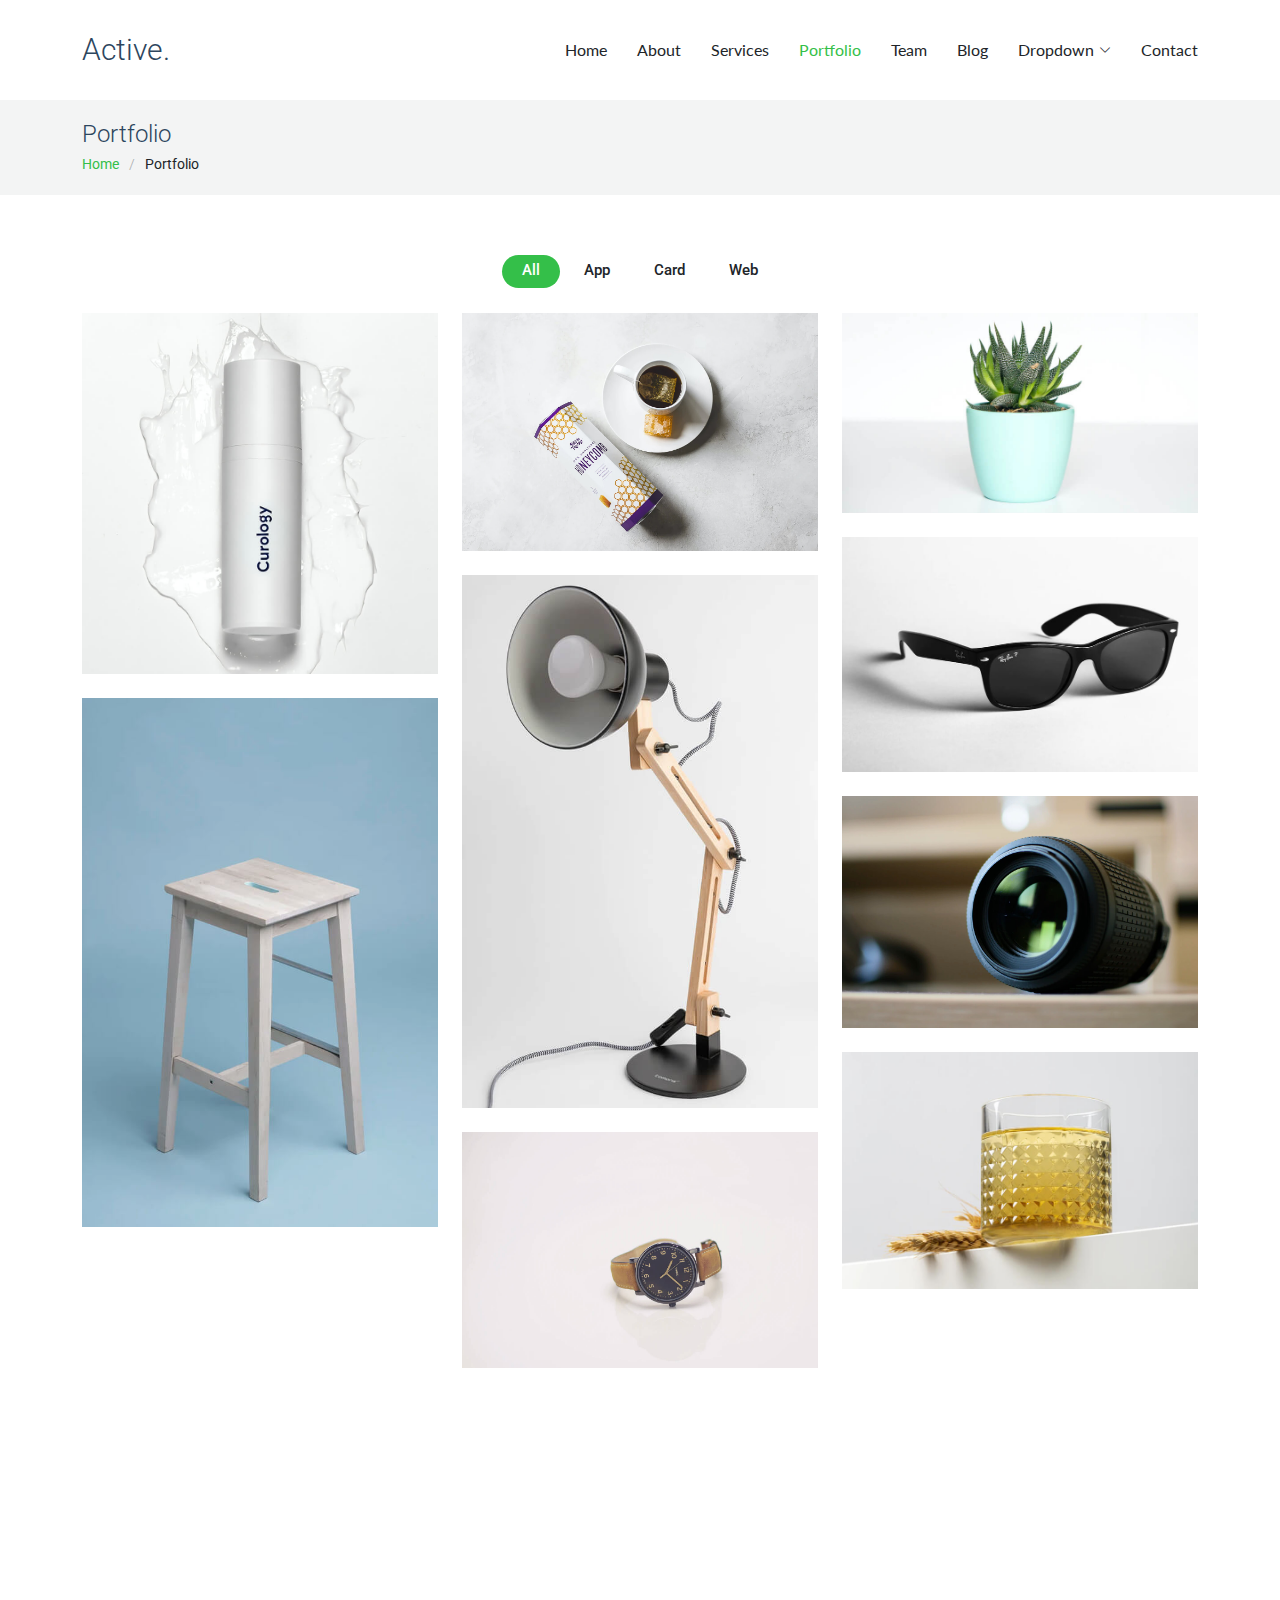
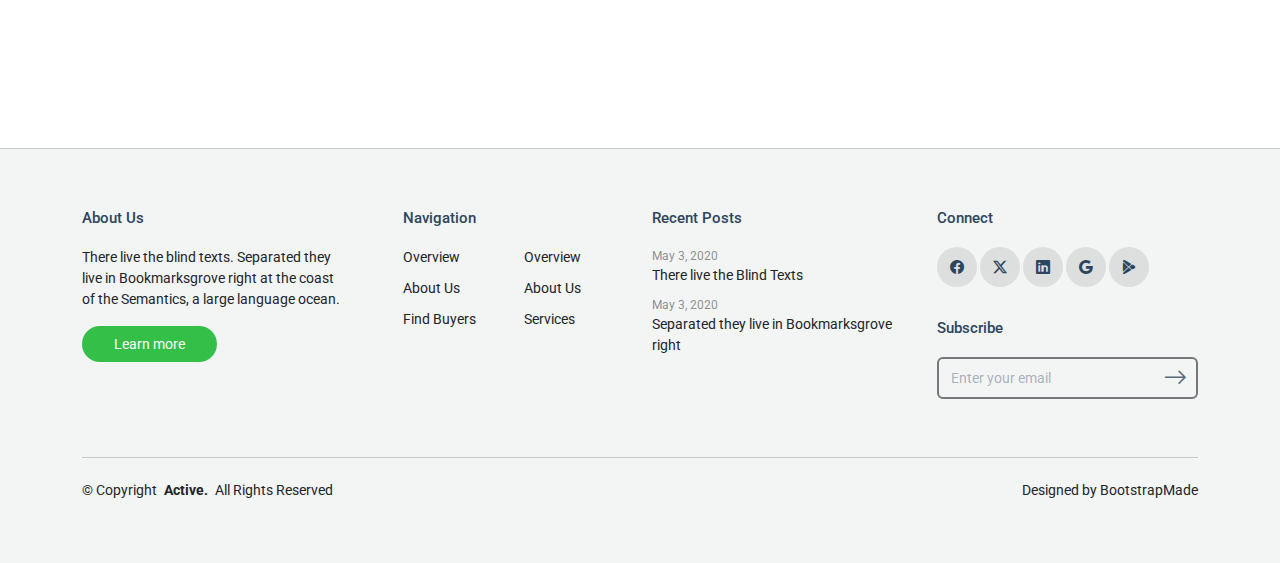
==== src/portfolio.html @ 27a2338c "Base template design" ====
<!DOCTYPE html>
<html lang="en">

<head>
  <meta charset="utf-8">
  <meta content="width=device-width, initial-scale=1.0" name="viewport">
  <title>Portfolio - Active Bootstrap Template</title>
  <meta name="description" content="">
  <meta name="keywords" content="">

  <!-- Favicons -->
  <link href="assets/img/favicon.png" rel="icon">
  <link href="assets/img/apple-touch-icon.png" rel="apple-touch-icon">

  <!-- Fonts -->
  <link href="https://fonts.googleapis.com" rel="preconnect">
  <link href="https://fonts.gstatic.com" rel="preconnect" crossorigin>
  <link href="https://fonts.googleapis.com/css2?family=Roboto:ital,wght@0,100;0,300;0,400;0,500;0,700;0,900;1,100;1,300;1,400;1,500;1,700;1,900&family=Lato:ital,wght@0,100;0,300;0,400;0,700;0,900;1,100;1,300;1,400;1,700;1,900&display=swap" rel="stylesheet">

  <!-- Vendor CSS Files -->
  <link href="assets/vendor/bootstrap/css/bootstrap.min.css" rel="stylesheet">
  <link href="assets/vendor/bootstrap-icons/bootstrap-icons.css" rel="stylesheet">
  <link href="assets/vendor/aos/aos.css" rel="stylesheet">
  <link href="assets/vendor/swiper/swiper-bundle.min.css" rel="stylesheet">
  <link href="assets/vendor/glightbox/css/glightbox.min.css" rel="stylesheet">

  <!-- Main CSS File -->
  <link href="assets/css/main.css" rel="stylesheet">

  <!-- =======================================================
  * Template Name: Active
  * Template URL: https://bootstrapmade.com/active-bootstrap-website-template/
  * Updated: Aug 07 2024 with Bootstrap v5.3.3
  * Author: BootstrapMade.com
  * License: https://bootstrapmade.com/license/
  ======================================================== -->
</head>

<body class="portfolio-page">

  <header id="header" class="header d-flex align-items-center sticky-top">
    <div class="container-fluid container-xl position-relative d-flex align-items-center justify-content-between">

      <a href="index.html" class="logo d-flex align-items-center">
        <!-- Uncomment the line below if you also wish to use an image logo -->
        <!-- <img src="assets/img/logo.png" alt=""> -->
        <h1 class="sitename">Active.</h1>
      </a>

      <nav id="navmenu" class="navmenu">
        <ul>
          <li><a href="index.html">Home</a></li>
          <li><a href="about.html">About</a></li>
          <li><a href="services.html">Services</a></li>
          <li><a href="portfolio.html" class="active">Portfolio</a></li>
          <li><a href="team.html">Team</a></li>
          <li><a href="blog.html">Blog</a></li>
          <li class="dropdown"><a href="#"><span>Dropdown</span> <i class="bi bi-chevron-down toggle-dropdown"></i></a>
            <ul>
              <li><a href="#">Dropdown 1</a></li>
              <li class="dropdown"><a href="#"><span>Deep Dropdown</span> <i class="bi bi-chevron-down toggle-dropdown"></i></a>
                <ul>
                  <li><a href="#">Deep Dropdown 1</a></li>
                  <li><a href="#">Deep Dropdown 2</a></li>
                  <li><a href="#">Deep Dropdown 3</a></li>
                  <li><a href="#">Deep Dropdown 4</a></li>
                  <li><a href="#">Deep Dropdown 5</a></li>
                </ul>
              </li>
              <li><a href="#">Dropdown 2</a></li>
              <li><a href="#">Dropdown 3</a></li>
              <li><a href="#">Dropdown 4</a></li>
            </ul>
          </li>
          <li><a href="contact.html">Contact</a></li>
        </ul>
        <i class="mobile-nav-toggle d-xl-none bi bi-list"></i>
      </nav>

    </div>
  </header>

  <main class="main">

    <!-- Page Title -->
    <div class="page-title light-background">
      <div class="container">
        <h1>Portfolio</h1>
        <nav class="breadcrumbs">
          <ol>
            <li><a href="index.html">Home</a></li>
            <li class="current">Portfolio</li>
          </ol>
        </nav>
      </div>
    </div><!-- End Page Title -->

    <!-- Portfolio Section -->
    <section id="portfolio" class="portfolio section">

      <div class="container">

        <div class="isotope-layout" data-default-filter="*" data-layout="masonry" data-sort="original-order">

          <ul class="portfolio-filters isotope-filters" data-aos="fade-up" data-aos-delay="100">
            <li data-filter="*" class="filter-active">All</li>
            <li data-filter=".filter-app">App</li>
            <li data-filter=".filter-product">Card</li>
            <li data-filter=".filter-branding">Web</li>
          </ul><!-- End Portfolio Filters -->

          <div class="row gy-4 isotope-container" data-aos="fade-up" data-aos-delay="200">

            <div class="col-lg-4 col-md-6 portfolio-item isotope-item filter-app">
              <img src="assets/img/masonry-portfolio/masonry-portfolio-1.jpg" class="img-fluid" alt="">
              <div class="portfolio-info">
                <h4>App 1</h4>
                <p>Lorem ipsum, dolor sit</p>
                <a href="assets/img/masonry-portfolio/masonry-portfolio-1.jpg" title="App 1" data-gallery="portfolio-gallery-app" class="glightbox preview-link"><i class="bi bi-zoom-in"></i></a>
                <a href="portfolio-details.html" title="More Details" class="details-link"><i class="bi bi-link-45deg"></i></a>
              </div>
            </div><!-- End Portfolio Item -->

            <div class="col-lg-4 col-md-6 portfolio-item isotope-item filter-product">
              <img src="assets/img/masonry-portfolio/masonry-portfolio-2.jpg" class="img-fluid" alt="">
              <div class="portfolio-info">
                <h4>Product 1</h4>
                <p>Lorem ipsum, dolor sit</p>
                <a href="assets/img/masonry-portfolio/masonry-portfolio-2.jpg" title="Product 1" data-gallery="portfolio-gallery-product" class="glightbox preview-link"><i class="bi bi-zoom-in"></i></a>
                <a href="portfolio-details.html" title="More Details" class="details-link"><i class="bi bi-link-45deg"></i></a>
              </div>
            </div><!-- End Portfolio Item -->

            <div class="col-lg-4 col-md-6 portfolio-item isotope-item filter-branding">
              <img src="assets/img/masonry-portfolio/masonry-portfolio-3.jpg" class="img-fluid" alt="">
              <div class="portfolio-info">
                <h4>Branding 1</h4>
                <p>Lorem ipsum, dolor sit</p>
                <a href="assets/img/masonry-portfolio/masonry-portfolio-3.jpg" title="Branding 1" data-gallery="portfolio-gallery-branding" class="glightbox preview-link"><i class="bi bi-zoom-in"></i></a>
                <a href="portfolio-details.html" title="More Details" class="details-link"><i class="bi bi-link-45deg"></i></a>
              </div>
            </div><!-- End Portfolio Item -->

            <div class="col-lg-4 col-md-6 portfolio-item isotope-item filter-app">
              <img src="assets/img/masonry-portfolio/masonry-portfolio-4.jpg" class="img-fluid" alt="">
              <div class="portfolio-info">
                <h4>App 2</h4>
                <p>Lorem ipsum, dolor sit</p>
                <a href="assets/img/masonry-portfolio/masonry-portfolio-4.jpg" title="App 2" data-gallery="portfolio-gallery-app" class="glightbox preview-link"><i class="bi bi-zoom-in"></i></a>
                <a href="portfolio-details.html" title="More Details" class="details-link"><i class="bi bi-link-45deg"></i></a>
              </div>
            </div><!-- End Portfolio Item -->

            <div class="col-lg-4 col-md-6 portfolio-item isotope-item filter-product">
              <img src="assets/img/masonry-portfolio/masonry-portfolio-5.jpg" class="img-fluid" alt="">
              <div class="portfolio-info">
                <h4>Product 2</h4>
                <p>Lorem ipsum, dolor sit</p>
                <a href="assets/img/masonry-portfolio/masonry-portfolio-5.jpg" title="Product 2" data-gallery="portfolio-gallery-product" class="glightbox preview-link"><i class="bi bi-zoom-in"></i></a>
                <a href="portfolio-details.html" title="More Details" class="details-link"><i class="bi bi-link-45deg"></i></a>
              </div>
            </div><!-- End Portfolio Item -->

            <div class="col-lg-4 col-md-6 portfolio-item isotope-item filter-branding">
              <img src="assets/img/masonry-portfolio/masonry-portfolio-6.jpg" class="img-fluid" alt="">
              <div class="portfolio-info">
                <h4>Branding 2</h4>
                <p>Lorem ipsum, dolor sit</p>
                <a href="assets/img/masonry-portfolio/masonry-portfolio-6.jpg" title="Branding 2" data-gallery="portfolio-gallery-branding" class="glightbox preview-link"><i class="bi bi-zoom-in"></i></a>
                <a href="portfolio-details.html" title="More Details" class="details-link"><i class="bi bi-link-45deg"></i></a>
              </div>
            </div><!-- End Portfolio Item -->

            <div class="col-lg-4 col-md-6 portfolio-item isotope-item filter-app">
              <img src="assets/img/masonry-portfolio/masonry-portfolio-7.jpg" class="img-fluid" alt="">
              <div class="portfolio-info">
                <h4>App 3</h4>
                <p>Lorem ipsum, dolor sit</p>
                <a href="assets/img/masonry-portfolio/masonry-portfolio-7.jpg" title="App 3" data-gallery="portfolio-gallery-app" class="glightbox preview-link"><i class="bi bi-zoom-in"></i></a>
                <a href="portfolio-details.html" title="More Details" class="details-link"><i class="bi bi-link-45deg"></i></a>
              </div>
            </div><!-- End Portfolio Item -->

            <div class="col-lg-4 col-md-6 portfolio-item isotope-item filter-product">
              <img src="assets/img/masonry-portfolio/masonry-portfolio-8.jpg" class="img-fluid" alt="">
              <div class="portfolio-info">
                <h4>Product 3</h4>
                <p>Lorem ipsum, dolor sit</p>
                <a href="assets/img/masonry-portfolio/masonry-portfolio-8.jpg" title="Product 3" data-gallery="portfolio-gallery-product" class="glightbox preview-link"><i class="bi bi-zoom-in"></i></a>
                <a href="portfolio-details.html" title="More Details" class="details-link"><i class="bi bi-link-45deg"></i></a>
              </div>
            </div><!-- End Portfolio Item -->

            <div class="col-lg-4 col-md-6 portfolio-item isotope-item filter-branding">
              <img src="assets/img/masonry-portfolio/masonry-portfolio-9.jpg" class="img-fluid" alt="">
              <div class="portfolio-info">
                <h4>Branding 3</h4>
                <p>Lorem ipsum, dolor sit</p>
                <a href="assets/img/masonry-portfolio/masonry-portfolio-9.jpg" title="Branding 2" data-gallery="portfolio-gallery-branding" class="glightbox preview-link"><i class="bi bi-zoom-in"></i></a>
                <a href="portfolio-details.html" title="More Details" class="details-link"><i class="bi bi-link-45deg"></i></a>
              </div>
            </div><!-- End Portfolio Item -->

          </div><!-- End Portfolio Container -->

        </div>

      </div>

    </section><!-- /Portfolio Section -->

    <!-- Testimonials Section -->
    <section id="testimonials" class="testimonials section">

      <div class="container" data-aos="fade-up">
        <div class="row justify-content-center">
          <div class="col-lg-7">
            <div class="swiper init-swiper">
              <script type="application/json" class="swiper-config">
                {
                  "loop": true,
                  "speed": 600,
                  "autoplay": {
                    "delay": 5000
                  },
                  "slidesPerView": "auto",
                  "pagination": {
                    "el": ".swiper-pagination",
                    "type": "bullets",
                    "clickable": true
                  },
                  "breakpoints": {
                    "320": {
                      "slidesPerView": 1,
                      "spaceBetween": 40
                    },
                    "1200": {
                      "slidesPerView": 1,
                      "spaceBetween": 1
                    }
                  }
                }
              </script>
              <div class="swiper-wrapper">
                <div class="swiper-slide">
                  <div class="testimonial mx-auto">
                    <figure class="img-wrap">
                      <img src="assets/img/testimonials/testimonials-1.jpg" alt="Image" class="img-fluid">
                    </figure>
                    <h3 class="name">Adam Aderson</h3>
                    <blockquote>
                      <p>
                        “There live the blind texts. Separated they live in
                        Bookmarksgrove right at the coast of the Semantics, a large
                        language ocean.”
                      </p>
                    </blockquote>
                  </div>
                </div>
                <div class="swiper-slide">
                  <div class="testimonial mx-auto">
                    <figure class="img-wrap">
                      <img src="assets/img/testimonials/testimonials-2.jpg" alt="Image" class="img-fluid">
                    </figure>
                    <h3 class="name">Lukas Devlin</h3>
                    <blockquote>
                      <p>
                        “There live the blind texts. Separated they live in
                        Bookmarksgrove right at the coast of the Semantics, a large
                        language ocean.”
                      </p>
                    </blockquote>
                  </div>
                </div>
                <div class="swiper-slide">
                  <div class="testimonial mx-auto">
                    <figure class="img-wrap">
                      <img src="assets/img/testimonials/testimonials-3.jpg" alt="Image" class="img-fluid">
                    </figure>
                    <h3 class="name">Kayla Bryant</h3>
                    <blockquote>
                      <p>
                        “There live the blind texts. Separated they live in
                        Bookmarksgrove right at the coast of the Semantics, a large
                        language ocean.”
                      </p>
                    </blockquote>
                  </div>
                </div>
              </div>
              <div class="swiper-pagination"></div>
            </div>
          </div>
        </div>
      </div>
    </section><!-- /Testimonials Section -->

  </main>

  <footer id="footer" class="footer light-background">
    <div class="container">
      <div class="row g-4">
        <div class="col-md-6 col-lg-3 mb-3 mb-md-0">
          <div class="widget">
            <h3 class="widget-heading">About Us</h3>
            <p class="mb-4">
              There live the blind texts. Separated they live in Bookmarksgrove
              right at the coast of the Semantics, a large language ocean.
            </p>
            <p class="mb-0">
              <a href="#" class="btn-learn-more">Learn more</a>
            </p>
          </div>
        </div>
        <div class="col-md-6 col-lg-3 ps-lg-5 mb-3 mb-md-0">
          <div class="widget">
            <h3 class="widget-heading">Navigation</h3>
            <ul class="list-unstyled float-start me-5">
              <li><a href="#">Overview</a></li>
              <li><a href="#">About Us</a></li>
              <li><a href="#">Find Buyers</a></li>
            </ul>
            <ul class="list-unstyled float-start">
              <li><a href="#">Overview</a></li>
              <li><a href="#">About Us</a></li>
              <li><a href="#">Services</a></li>
            </ul>
          </div>
        </div>
        <div class="col-md-6 col-lg-3 pl-lg-5">
          <div class="widget">
            <h3 class="widget-heading">Recent Posts</h3>
            <ul class="list-unstyled footer-blog-entry">
              <li>
                <span class="d-block date">May 3, 2020</span>
                <a href="#">There live the Blind Texts</a>
              </li>
              <li>
                <span class="d-block date">May 3, 2020</span>
                <a href="#">Separated they live in Bookmarksgrove right</a>
              </li>
            </ul>
          </div>
        </div>
        <div class="col-md-6 col-lg-3 pl-lg-5">
          <div class="widget">
            <h3 class="widget-heading">Connect</h3>
            <ul class="list-unstyled social-icons light mb-3">
              <li>
                <a href="#"><span class="bi bi-facebook"></span></a>
              </li>
              <li>
                <a href="#"><span class="bi bi-twitter-x"></span></a>
              </li>
              <li>
                <a href="#"><span class="bi bi-linkedin"></span></a>
              </li>
              <li>
                <a href="#"><span class="bi bi-google"></span></a>
              </li>
              <li>
                <a href="#"><span class="bi bi-google-play"></span></a>
              </li>
            </ul>
          </div>

          <div class="widget">
            <div class="footer-subscribe">
              <h3 class="widget-heading">Subscribe</h3>
              <form action="forms/newsletter.php" method="post" class="php-email-form">
                <div class="mb-2">
                  <input type="text" class="form-control" name="email" placeholder="Enter your email">

                  <button type="submit" class="btn btn-link">
                    <span class="bi bi-arrow-right"></span>
                  </button>
                </div>
                <div class="loading">Loading</div>
                <div class="error-message"></div>
                <div class="sent-message">
                  Your subscription request has been sent. Thank you!
                </div>
              </form>
            </div>
          </div>
        </div>
      </div>

      <div class="copyright d-flex flex-column flex-md-row align-items-center justify-content-md-between">
        <p>© <span>Copyright</span> <strong class="px-1 sitename">Active.</strong> <span>All Rights Reserved</span></p>
        <div class="credits">
          <!-- All the links in the footer should remain intact. -->
          <!-- You can delete the links only if you've purchased the pro version. -->
          <!-- Licensing information: https://bootstrapmade.com/license/ -->
          <!-- Purchase the pro version with working PHP/AJAX contact form: [buy-url] -->
          Designed by <a href="https://bootstrapmade.com/">BootstrapMade</a>
        </div>
      </div>
    </div>
  </footer>

  <!-- Scroll Top -->
  <a href="#" id="scroll-top" class="scroll-top d-flex align-items-center justify-content-center"><i class="bi bi-arrow-up-short"></i></a>

  <!-- Preloader -->
  <div id="preloader"></div>

  <!-- Vendor JS Files -->
  <script src="assets/vendor/bootstrap/js/bootstrap.bundle.min.js"></script>
  <script src="assets/vendor/php-email-form/validate.js"></script>
  <script src="assets/vendor/aos/aos.js"></script>
  <script src="assets/vendor/swiper/swiper-bundle.min.js"></script>
  <script src="assets/vendor/purecounter/purecounter_vanilla.js"></script>
  <script src="assets/vendor/glightbox/js/glightbox.min.js"></script>
  <script src="assets/vendor/imagesloaded/imagesloaded.pkgd.min.js"></script>
  <script src="assets/vendor/isotope-layout/isotope.pkgd.min.js"></script>

  <!-- Main JS File -->
  <script src="assets/js/main.js"></script>

</body>

</html>
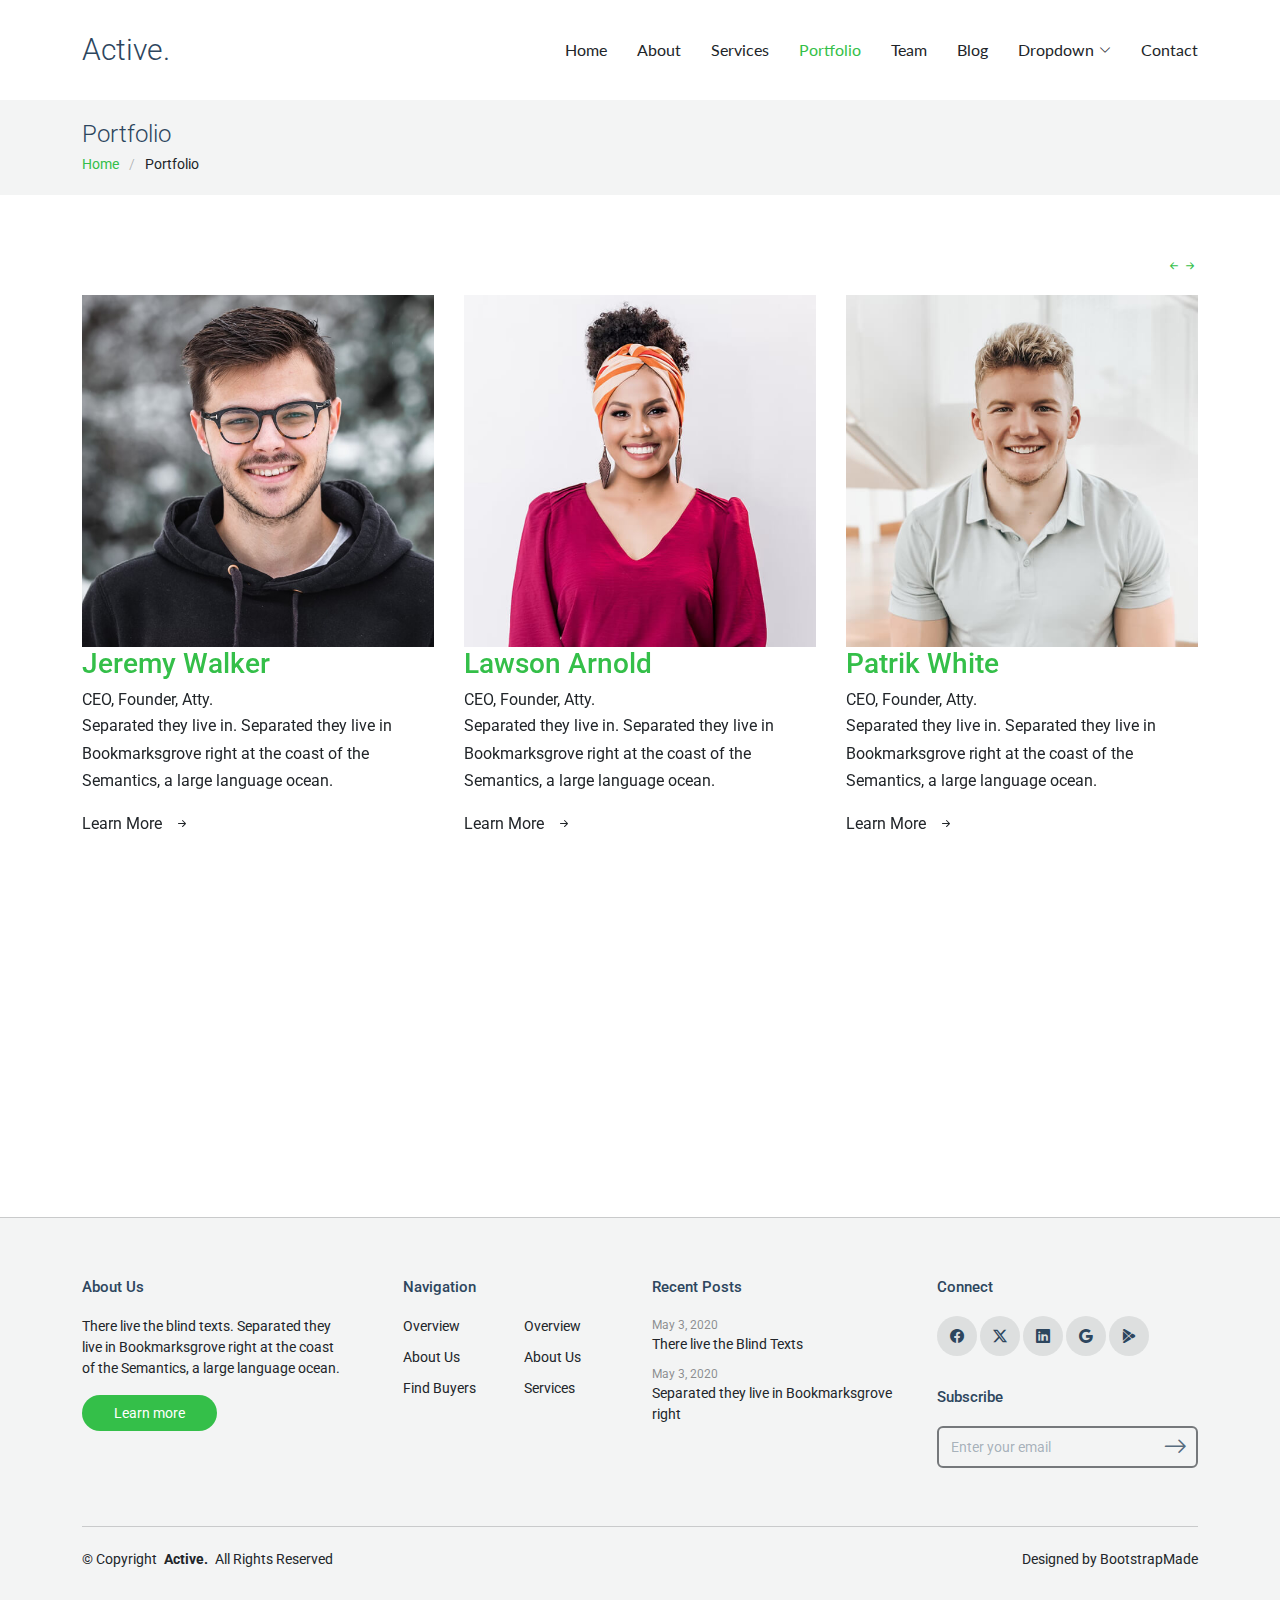
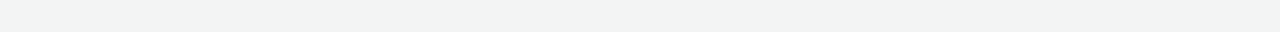
==== commit afd7120e: "added sliding clients template" ====
--- a/src/portfolio.html
+++ b/src/portfolio.html
@@ -97,116 +97,127 @@
 
     <!-- Portfolio Section -->
     <section id="portfolio" class="portfolio section">
-
-      <div class="container">
-
-        <div class="isotope-layout" data-default-filter="*" data-layout="masonry" data-sort="original-order">
-
-          <ul class="portfolio-filters isotope-filters" data-aos="fade-up" data-aos-delay="100">
-            <li data-filter="*" class="filter-active">All</li>
-            <li data-filter=".filter-app">App</li>
-            <li data-filter=".filter-product">Card</li>
-            <li data-filter=".filter-branding">Web</li>
-          </ul><!-- End Portfolio Filters -->
-
-          <div class="row gy-4 isotope-container" data-aos="fade-up" data-aos-delay="200">
-
-            <div class="col-lg-4 col-md-6 portfolio-item isotope-item filter-app">
-              <img src="assets/img/masonry-portfolio/masonry-portfolio-1.jpg" class="img-fluid" alt="">
-              <div class="portfolio-info">
-                <h4>App 1</h4>
-                <p>Lorem ipsum, dolor sit</p>
-                <a href="assets/img/masonry-portfolio/masonry-portfolio-1.jpg" title="App 1" data-gallery="portfolio-gallery-app" class="glightbox preview-link"><i class="bi bi-zoom-in"></i></a>
-                <a href="portfolio-details.html" title="More Details" class="details-link"><i class="bi bi-link-45deg"></i></a>
+      <div class="site-section slider-team-wrap">
+        <div class="container">
+
+          <div class="slider-nav d-flex justify-content-end mb-3">
+            <a href="#" class="js-prev js-custom-prev"><i class="bi bi-arrow-left-short"></i></a>
+            <a href="#" class="js-next js-custom-next"><i class="bi bi-arrow-right-short"></i></a>
+          </div>
+
+          <div class="swiper init-swiper" data-aos="fade-up" data-aos-delay="100">
+            <script type="application/json" class="swiper-config">
+              {
+                "loop": true,
+                "speed": 600,
+                "autoplay": {
+                  "delay": 5000
+                },
+                "slidesPerView": "1",
+                "pagination": {
+                  "el": ".swiper-pagination",
+                  "type": "bullets",
+                  "clickable": true
+                },
+                "navigation": {
+                  "nextEl": ".js-custom-next",
+                  "prevEl": ".js-custom-prev"
+                },
+                "breakpoints": {
+                  "640": {
+                    "slidesPerView": 2,
+                    "spaceBetween": 30
+                  },
+                  "768": {
+                    "slidesPerView": 3,
+                    "spaceBetween": 30
+                  },
+                  "1200": {
+                    "slidesPerView": 3,
+                    "spaceBetween": 30
+                  }
+                }
+              }
+            </script>
+            <div class="swiper-wrapper">
+              <div class="swiper-slide">
+                <div class="team">
+                  <div class="pic">
+                    <img src="assets/img/team/team-1.jpg" alt="Image" class="img-fluid">
+                  </div>
+                  <h3 clas="">
+                    <a href="#"><span class="">Jeremy</span> Walker</a>
+                  </h3>
+                  <span class="d-block position">CEO, Founder, Atty.</span>
+                  <p>
+                    Separated they live in. Separated they live in Bookmarksgrove
+                    right at the coast of the Semantics, a large language ocean.
+                  </p>
+                  <p class="mb-0">
+                    <a href="#" class="more dark">Learn More <span class="bi bi-arrow-right-short"></span></a>
+                  </p>
+                </div>
               </div>
-            </div><!-- End Portfolio Item -->
-
-            <div class="col-lg-4 col-md-6 portfolio-item isotope-item filter-product">
-              <img src="assets/img/masonry-portfolio/masonry-portfolio-2.jpg" class="img-fluid" alt="">
-              <div class="portfolio-info">
-                <h4>Product 1</h4>
-                <p>Lorem ipsum, dolor sit</p>
-                <a href="assets/img/masonry-portfolio/masonry-portfolio-2.jpg" title="Product 1" data-gallery="portfolio-gallery-product" class="glightbox preview-link"><i class="bi bi-zoom-in"></i></a>
-                <a href="portfolio-details.html" title="More Details" class="details-link"><i class="bi bi-link-45deg"></i></a>
+              <div class="swiper-slide">
+                <div class="team">
+                  <div class="pic">
+                    <img src="assets/img/team/team-2.jpg" alt="Image" class="img-fluid">
+                  </div>
+                  <h3 clas="">
+                    <a href="#"><span class="">Lawson</span> Arnold</a>
+                  </h3>
+                  <span class="d-block position">CEO, Founder, Atty.</span>
+                  <p>
+                    Separated they live in. Separated they live in Bookmarksgrove
+                    right at the coast of the Semantics, a large language ocean.
+                  </p>
+                  <p class="mb-0">
+                    <a href="#" class="more dark">Learn More <span class="bi bi-arrow-right-short"></span></a>
+                  </p>
+                </div>
               </div>
-            </div><!-- End Portfolio Item -->
-
-            <div class="col-lg-4 col-md-6 portfolio-item isotope-item filter-branding">
-              <img src="assets/img/masonry-portfolio/masonry-portfolio-3.jpg" class="img-fluid" alt="">
-              <div class="portfolio-info">
-                <h4>Branding 1</h4>
-                <p>Lorem ipsum, dolor sit</p>
-                <a href="assets/img/masonry-portfolio/masonry-portfolio-3.jpg" title="Branding 1" data-gallery="portfolio-gallery-branding" class="glightbox preview-link"><i class="bi bi-zoom-in"></i></a>
-                <a href="portfolio-details.html" title="More Details" class="details-link"><i class="bi bi-link-45deg"></i></a>
+              <div class="swiper-slide">
+                <div class="team">
+                  <div class="pic">
+                    <img src="assets/img/team/team-3.jpg" alt="Image" class="img-fluid">
+                  </div>
+                  <h3 clas="">
+                    <a href="#"><span class="">Patrik</span> White</a>
+                  </h3>
+                  <span class="d-block position">CEO, Founder, Atty.</span>
+                  <p>
+                    Separated they live in. Separated they live in Bookmarksgrove
+                    right at the coast of the Semantics, a large language ocean.
+                  </p>
+                  <p class="mb-0">
+                    <a href="#" class="more dark">Learn More <span class="bi bi-arrow-right-short"></span></a>
+                  </p>
+                </div>
               </div>
-            </div><!-- End Portfolio Item -->
-
-            <div class="col-lg-4 col-md-6 portfolio-item isotope-item filter-app">
-              <img src="assets/img/masonry-portfolio/masonry-portfolio-4.jpg" class="img-fluid" alt="">
-              <div class="portfolio-info">
-                <h4>App 2</h4>
-                <p>Lorem ipsum, dolor sit</p>
-                <a href="assets/img/masonry-portfolio/masonry-portfolio-4.jpg" title="App 2" data-gallery="portfolio-gallery-app" class="glightbox preview-link"><i class="bi bi-zoom-in"></i></a>
-                <a href="portfolio-details.html" title="More Details" class="details-link"><i class="bi bi-link-45deg"></i></a>
+              <div class="swiper-slide">
+                <div class="team">
+                  <div class="pic">
+                    <img src="assets/img/team/team-4.jpg" alt="Image" class="img-fluid">
+                  </div>
+                  <h3 clas="">
+                    <a href="#"><span class="">Kathryn</span> Ryan</a>
+                  </h3>
+                  <span class="d-block position">CEO, Founder, Atty.</span>
+                  <p>
+                    Separated they live in. Separated they live in Bookmarksgrove
+                    right at the coast of the Semantics, a large language ocean.
+                  </p>
+                  <p class="mb-0">
+                    <a href="#" class="more dark">Learn More <span class="bi bi-arrow-right-short"></span></a>
+                  </p>
+                </div>
               </div>
-            </div><!-- End Portfolio Item -->
-
-            <div class="col-lg-4 col-md-6 portfolio-item isotope-item filter-product">
-              <img src="assets/img/masonry-portfolio/masonry-portfolio-5.jpg" class="img-fluid" alt="">
-              <div class="portfolio-info">
-                <h4>Product 2</h4>
-                <p>Lorem ipsum, dolor sit</p>
-                <a href="assets/img/masonry-portfolio/masonry-portfolio-5.jpg" title="Product 2" data-gallery="portfolio-gallery-product" class="glightbox preview-link"><i class="bi bi-zoom-in"></i></a>
-                <a href="portfolio-details.html" title="More Details" class="details-link"><i class="bi bi-link-45deg"></i></a>
-              </div>
-            </div><!-- End Portfolio Item -->
-
-            <div class="col-lg-4 col-md-6 portfolio-item isotope-item filter-branding">
-              <img src="assets/img/masonry-portfolio/masonry-portfolio-6.jpg" class="img-fluid" alt="">
-              <div class="portfolio-info">
-                <h4>Branding 2</h4>
-                <p>Lorem ipsum, dolor sit</p>
-                <a href="assets/img/masonry-portfolio/masonry-portfolio-6.jpg" title="Branding 2" data-gallery="portfolio-gallery-branding" class="glightbox preview-link"><i class="bi bi-zoom-in"></i></a>
-                <a href="portfolio-details.html" title="More Details" class="details-link"><i class="bi bi-link-45deg"></i></a>
-              </div>
-            </div><!-- End Portfolio Item -->
-
-            <div class="col-lg-4 col-md-6 portfolio-item isotope-item filter-app">
-              <img src="assets/img/masonry-portfolio/masonry-portfolio-7.jpg" class="img-fluid" alt="">
-              <div class="portfolio-info">
-                <h4>App 3</h4>
-                <p>Lorem ipsum, dolor sit</p>
-                <a href="assets/img/masonry-portfolio/masonry-portfolio-7.jpg" title="App 3" data-gallery="portfolio-gallery-app" class="glightbox preview-link"><i class="bi bi-zoom-in"></i></a>
-                <a href="portfolio-details.html" title="More Details" class="details-link"><i class="bi bi-link-45deg"></i></a>
-              </div>
-            </div><!-- End Portfolio Item -->
-
-            <div class="col-lg-4 col-md-6 portfolio-item isotope-item filter-product">
-              <img src="assets/img/masonry-portfolio/masonry-portfolio-8.jpg" class="img-fluid" alt="">
-              <div class="portfolio-info">
-                <h4>Product 3</h4>
-                <p>Lorem ipsum, dolor sit</p>
-                <a href="assets/img/masonry-portfolio/masonry-portfolio-8.jpg" title="Product 3" data-gallery="portfolio-gallery-product" class="glightbox preview-link"><i class="bi bi-zoom-in"></i></a>
-                <a href="portfolio-details.html" title="More Details" class="details-link"><i class="bi bi-link-45deg"></i></a>
-              </div>
-            </div><!-- End Portfolio Item -->
-
-            <div class="col-lg-4 col-md-6 portfolio-item isotope-item filter-branding">
-              <img src="assets/img/masonry-portfolio/masonry-portfolio-9.jpg" class="img-fluid" alt="">
-              <div class="portfolio-info">
-                <h4>Branding 3</h4>
-                <p>Lorem ipsum, dolor sit</p>
-                <a href="assets/img/masonry-portfolio/masonry-portfolio-9.jpg" title="Branding 2" data-gallery="portfolio-gallery-branding" class="glightbox preview-link"><i class="bi bi-zoom-in"></i></a>
-                <a href="portfolio-details.html" title="More Details" class="details-link"><i class="bi bi-link-45deg"></i></a>
-              </div>
-            </div><!-- End Portfolio Item -->
-
-          </div><!-- End Portfolio Container -->
-
-        </div>
-
+              <!-- <div class="swiper-slide"></div> -->
+            </div>
+          </div>
+        </div>
+        <!-- /.container -->
       </div>
-
     </section><!-- /Portfolio Section -->
 
     <!-- Testimonials Section -->
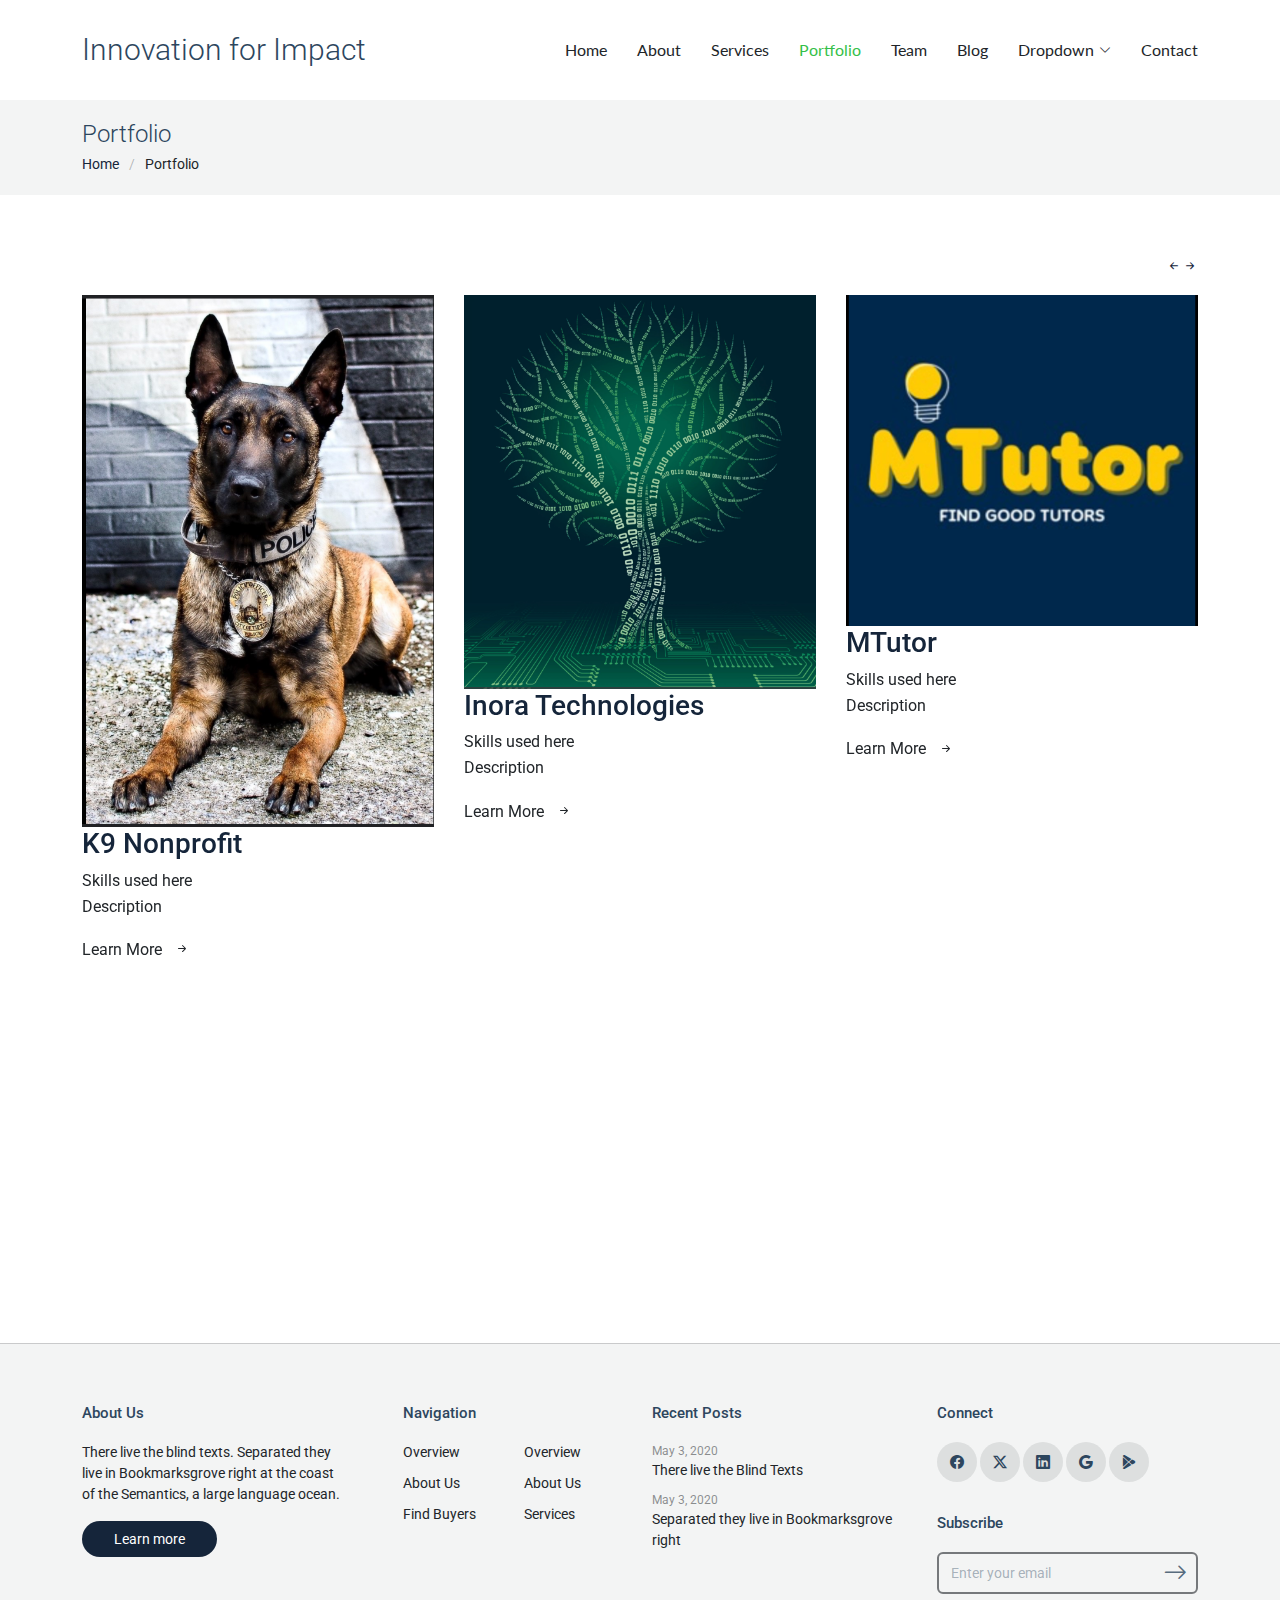
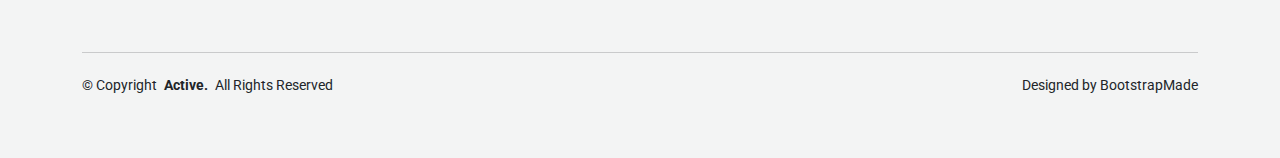
==== commit 4edaa59e: "current progress" ====
--- a/src/portfolio.html
+++ b/src/portfolio.html
@@ -4,7 +4,7 @@
 <head>
   <meta charset="utf-8">
   <meta content="width=device-width, initial-scale=1.0" name="viewport">
-  <title>Portfolio - Active Bootstrap Template</title>
+  <title>Innovation for Impact</title>
   <meta name="description" content="">
   <meta name="keywords" content="">
 
@@ -44,7 +44,7 @@
       <a href="index.html" class="logo d-flex align-items-center">
         <!-- Uncomment the line below if you also wish to use an image logo -->
         <!-- <img src="assets/img/logo.png" alt=""> -->
-        <h1 class="sitename">Active.</h1>
+        <h1 class="sitename">Innovation for Impact</h1>
       </a>
 
       <nav id="navmenu" class="navmenu">
@@ -108,11 +108,6 @@
           <div class="swiper init-swiper" data-aos="fade-up" data-aos-delay="100">
             <script type="application/json" class="swiper-config">
               {
-                "loop": true,
-                "speed": 600,
-                "autoplay": {
-                  "delay": 5000
-                },
                 "slidesPerView": "1",
                 "pagination": {
                   "el": ".swiper-pagination",
@@ -143,15 +138,14 @@
               <div class="swiper-slide">
                 <div class="team">
                   <div class="pic">
-                    <img src="assets/img/team/team-1.jpg" alt="Image" class="img-fluid">
+                    <img src="assets/img/portfolio/k9.png" alt="Image" class="img-fluid">
                   </div>
                   <h3 clas="">
-                    <a href="#"><span class="">Jeremy</span> Walker</a>
+                    <a href="#"><span class="">K9</span> Nonprofit</a>
                   </h3>
-                  <span class="d-block position">CEO, Founder, Atty.</span>
+                  <span class="d-block position">Skills used here</span>
                   <p>
-                    Separated they live in. Separated they live in Bookmarksgrove
-                    right at the coast of the Semantics, a large language ocean.
+                    Description
                   </p>
                   <p class="mb-0">
                     <a href="#" class="more dark">Learn More <span class="bi bi-arrow-right-short"></span></a>
@@ -161,15 +155,14 @@
               <div class="swiper-slide">
                 <div class="team">
                   <div class="pic">
-                    <img src="assets/img/team/team-2.jpg" alt="Image" class="img-fluid">
+                    <img src="assets/img/portfolio/inora.png" alt="Image" class="img-fluid">                  
                   </div>
                   <h3 clas="">
-                    <a href="#"><span class="">Lawson</span> Arnold</a>
+                    <a href="#"><span class="">Inora</span> Technologies</a>
                   </h3>
-                  <span class="d-block position">CEO, Founder, Atty.</span>
+                  <span class="d-block position">Skills used here</span>
                   <p>
-                    Separated they live in. Separated they live in Bookmarksgrove
-                    right at the coast of the Semantics, a large language ocean.
+                    Description
                   </p>
                   <p class="mb-0">
                     <a href="#" class="more dark">Learn More <span class="bi bi-arrow-right-short"></span></a>
@@ -179,15 +172,14 @@
               <div class="swiper-slide">
                 <div class="team">
                   <div class="pic">
-                    <img src="assets/img/team/team-3.jpg" alt="Image" class="img-fluid">
+                    <img src="assets/img/portfolio/mtutor.png" alt="Image" class="img-fluid">
                   </div>
                   <h3 clas="">
-                    <a href="#"><span class="">Patrik</span> White</a>
+                    <a href="#"><span class="">MTutor</span></a>
                   </h3>
-                  <span class="d-block position">CEO, Founder, Atty.</span>
+                  <span class="d-block position">Skills used here</span>
                   <p>
-                    Separated they live in. Separated they live in Bookmarksgrove
-                    right at the coast of the Semantics, a large language ocean.
+                    Description
                   </p>
                   <p class="mb-0">
                     <a href="#" class="more dark">Learn More <span class="bi bi-arrow-right-short"></span></a>
--- a/src/assets/css/main.css
+++ b/src/assets/css/main.css
@@ -22,7 +22,7 @@
   --background-color: #ffffff; /* Background color for the entire website, including individual sections */
   --default-color: #212529; /* Default color used for the majority of the text content across the entire website */
   --heading-color: #2d465e; /* Color for headings, subheadings and title throughout the website */
-  --accent-color: #34bf49; /* Accent color that represents your brand on the website. It's used for buttons, links, and other elements that need to stand out */
+  --accent-color: #15253aff; /* Accent color that represents your brand on the website. It's used for buttons, links, and other elements that need to stand out */
   --surface-color: #ffffff; /* The surface color is used as a background of boxed elements within sections, such as cards, icon boxes, or other elements that require a visual separation from the global background. */
   --contrast-color: #ffffff; /* Contrast color for text, ensuring readability against backgrounds of accent, heading, or default colors. */
 }
